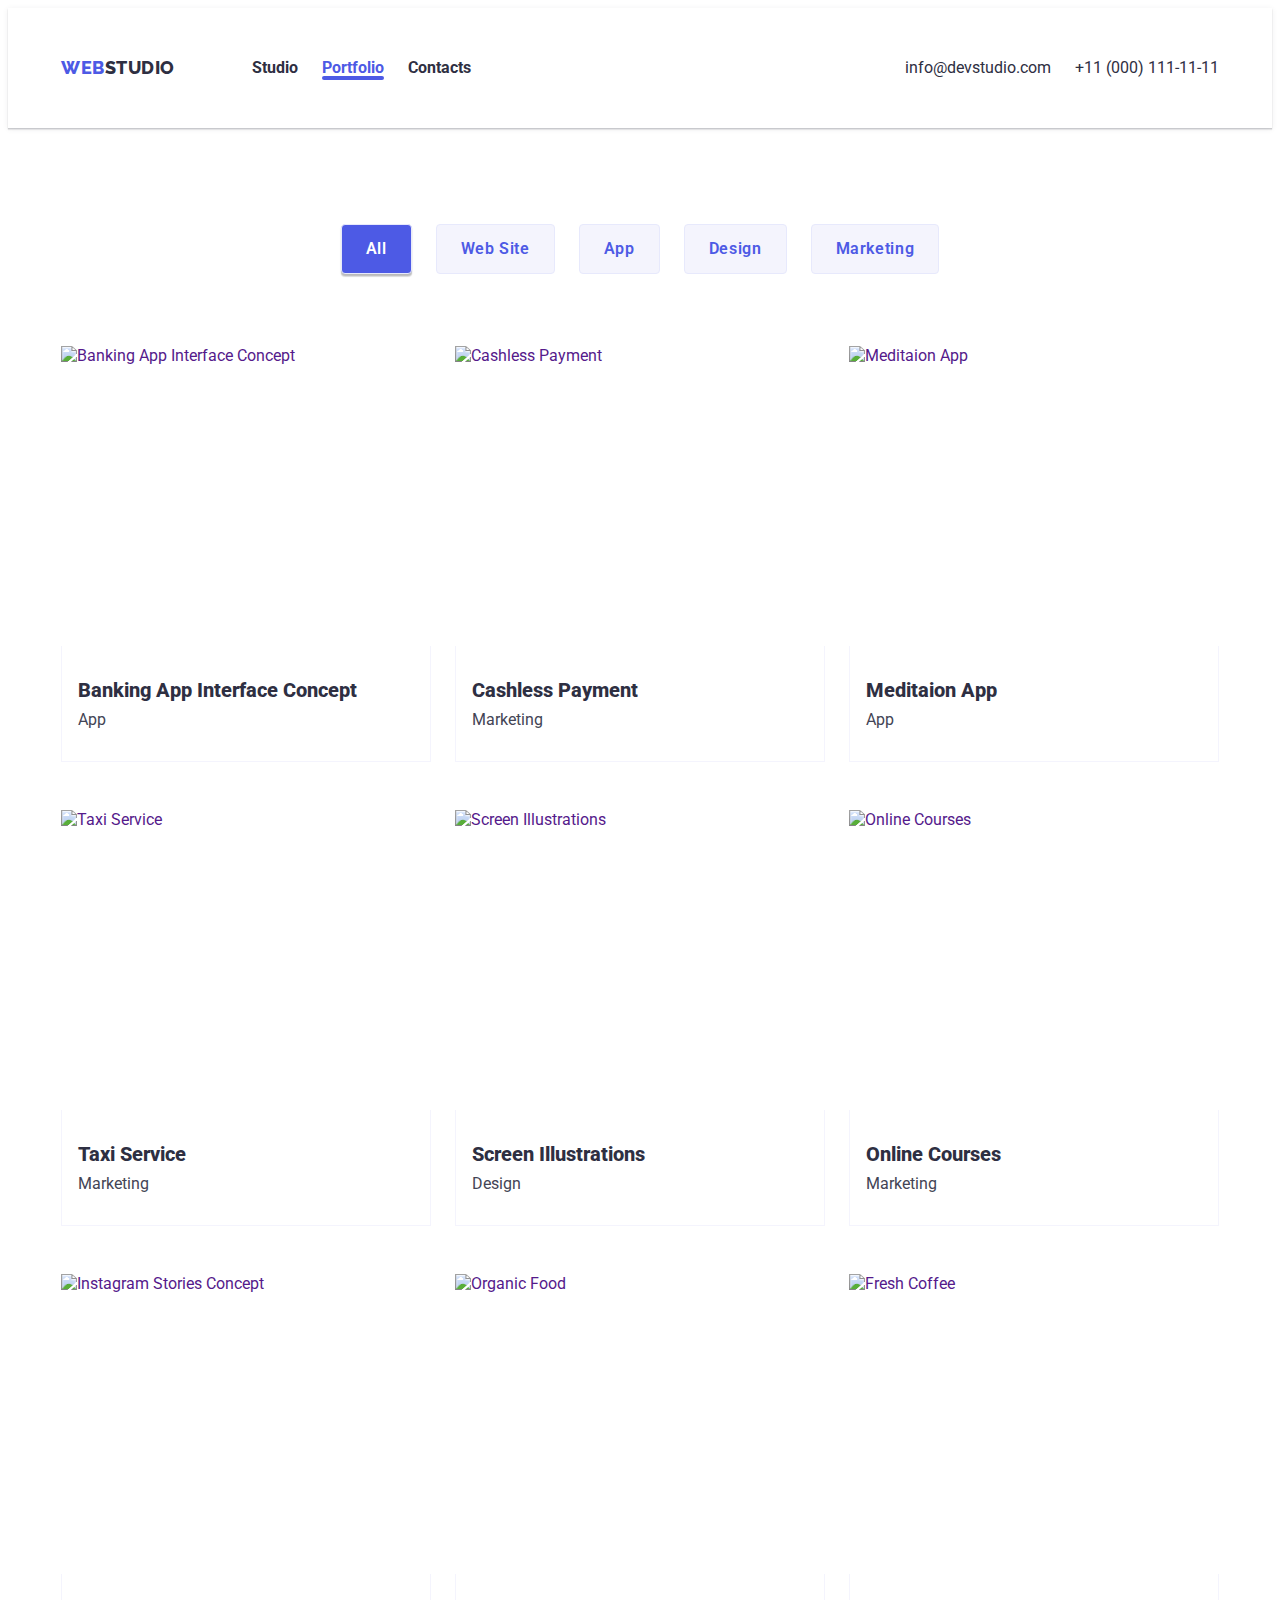
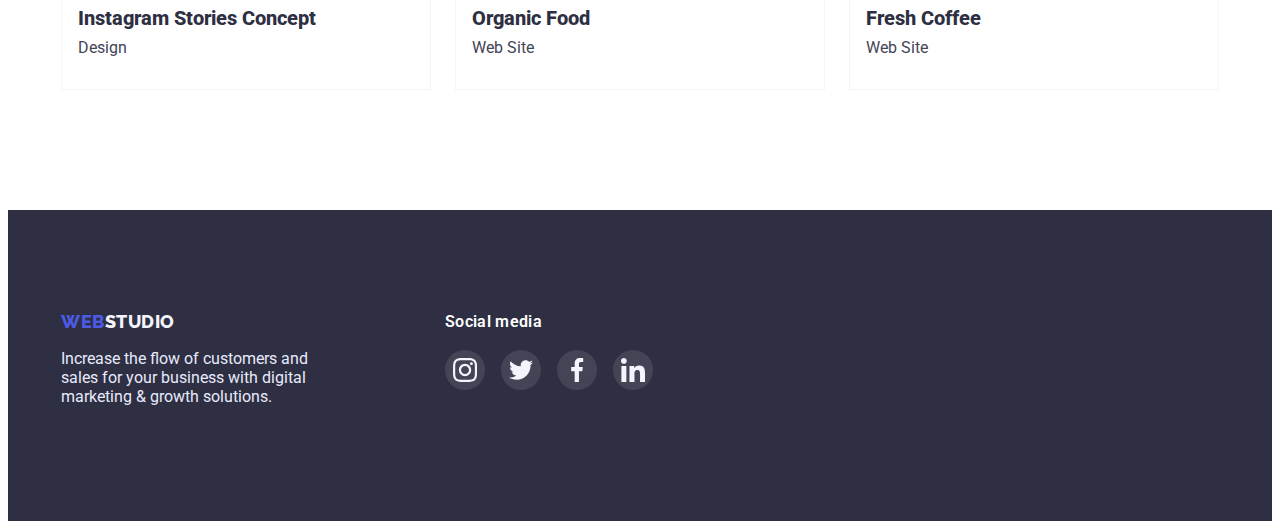
==== portfolio.html @ 66b0b66f "9" ====
<!DOCTYPE html>
<html lang="en">
  <head>
    <meta charset="UTF-8" />
    <meta http-equiv="X-UA-Compatible" content="IE=edge" />
    <meta name="viewport" content="width=device-width, initial-scale=1.0" />
    <title>WebStudio</title>
    <link rel="preconnect" href="https://fonts.googleapis.com" />
    <link rel="preconnect" href="https://fonts.gstatic.com" crossorigin />
    <link
      href="https://fonts.googleapis.com/css2?family=Raleway:wght@700;800&family=Roboto:wght@400;500;700;900&display=swap"
      rel="stylesheet"
    />
    <link rel="stylesheet" href="./css/modern-normalize.css" />
    <link rel="stylesheet" href="./css/styles.css" />
  </head>
  <body>
    <header class="page-header">
      <div class="container container-header">
        <nav class="page-nav">
          <a href="./index.html" class="logo-web link"
            >web<span class="logo-studio link">studio</span></a
          >
          <ul class="navigation list">
            <li><a href="./index.html" class="link">Studio</a></li>
            <li>
              <a href="./portfolio.html" class="link current-page">Portfolio</a>
            </li>
            <li><a href="" class="link">Contacts</a></li>
          </ul>
        </nav>
        <ul class="contacts list">
          <li>
            <a href="mailto:info@devstudio.com" class="link"
              >info@devstudio.com</a
            >
          </li>
          <li>
            <a href="tel:+110001111111" class="link">+11 (000) 111-11-11</a>
          </li>
        </ul>
      </div>
    </header>
    <main>
      <!-- buttons -->
      <section class="filter">
        <div class="container">
          <h1 class="dnon">Portfolio</h1>
          <ul class="filter-list list">
            <li class="filter-item">
              <button type="button" class="filter-btnall buttonsall">
                All
              </button>
            </li>
            <li class="filter-item">
              <button type="button" class="filter-btn buttons">Web Site</button>
            </li>
            <li class="filter-item">
              <button type="button" class="filter-btn buttons">App</button>
            </li>
            <li class="filter-item">
              <button type="button" class="filter-btn buttons">Design</button>
            </li>
            <li class="filter-item">
              <button type="button" class="filter-btn buttons">
                Marketing
              </button>
            </li>
          </ul>
        </div>
      </section>
      <!-- portfolio -->
      <section class="portfolio">
        <div class="container">
          <ul class="portfolio-card_list list">
            <li class="portfolio-card_item">
              <a href="" class="portfolio-link link">
                <div class="portfolio-overlay">
                  <img
                    src="./images/8.jpg"
                    alt="Banking App Interface Concept"
                    width="360"
                    class="img"
                  />
                  <p class="overlay">
                    14 Stylish and User-Friendly App Design Concepts · Task
                    Manager App · Calorie Tracker App · Exotic Fruit Ecommerce
                    App · Cloud Storage App
                  </p>
                </div>
                <div class="portfolio-card_box">
                  <h2 class="portfolio-name">Banking App Interface Concept</h2>
                  <p class="portfolio-category">App</p>
                </div>
              </a>
            </li>
            <li class="portfolio-card_item">
              <a href="" class="portfolio-link link">
                <div class="portfolio-overlay">
                  <img
                    src="./images/9.jpg"
                    alt="Cashless Payment"
                    width="360"
                    class="img"
                  />
                  <p class="overlay">
                    14 Stylish and User-Friendly App Design Concepts · Task
                    Manager App · Calorie Tracker App · Exotic Fruit Ecommerce
                    App · Cloud Storage App
                  </p>
                </div>
                <div class="portfolio-card_box">
                  <h2 class="portfolio-name">Cashless Payment</h2>
                  <p class="portfolio-category">Marketing</p>
                </div>
              </a>
            </li>
            <li class="portfolio-card_item">
              <a href="" class="portfolio-link link">
                <div class="portfolio-overlay">
                  <img
                    src="./images/10.jpg"
                    alt="Meditaion App"
                    width="360"
                    class="img"
                  />
                  <p class="overlay">
                    14 Stylish and User-Friendly App Design Concepts · Task
                    Manager App · Calorie Tracker App · Exotic Fruit Ecommerce
                    App · Cloud Storage App
                  </p>
                </div>
                <div class="portfolio-card_box">
                  <h2 class="portfolio-name">Meditaion App</h2>
                  <p class="portfolio-category">App</p>
                </div>
              </a>
            </li>
            <li class="portfolio-card_item">
              <a href="" class="portfolio-link link">
                <div class="portfolio-overlay">
                  <img
                    src="./images/11.jpg"
                    alt="Taxi Service"
                    width="360"
                    class="img"
                  />
                  <p class="overlay">
                    14 Stylish and User-Friendly App Design Concepts · Task
                    Manager App · Calorie Tracker App · Exotic Fruit Ecommerce
                    App · Cloud Storage App
                  </p>
                </div>
                <div class="portfolio-card_box">
                  <h2 class="portfolio-name">Taxi Service</h2>
                  <p class="portfolio-category">Marketing</p>
                </div>
              </a>
            </li>
            <li class="portfolio-card_item">
              <a href="" class="portfolio-link link">
                <div class="portfolio-overlay">
                  <img
                    src="./images/12.jpg"
                    alt="Screen Illustrations"
                    width="360"
                    class="img"
                  />
                  <p class="overlay">
                    14 Stylish and User-Friendly App Design Concepts · Task
                    Manager App · Calorie Tracker App · Exotic Fruit Ecommerce
                    App · Cloud Storage App
                  </p>
                </div>
                <div class="portfolio-card_box">
                  <h2 class="portfolio-name">Screen Illustrations</h2>
                  <p class="portfolio-category">Design</p>
                </div>
              </a>
            </li>
            <li class="portfolio-card_item">
              <a href="" class="portfolio-link link">
                <div class="portfolio-overlay">
                  <img
                    src="./images/13.jpg"
                    alt="Online Courses"
                    width="360"
                    class="img"
                  />
                  <p class="overlay">
                    14 Stylish and User-Friendly App Design Concepts · Task
                    Manager App · Calorie Tracker App · Exotic Fruit Ecommerce
                    App · Cloud Storage App
                  </p>
                </div>
                <div class="portfolio-card_box">
                  <h2 class="portfolio-name">Online Courses</h2>
                  <p class="portfolio-category">Marketing</p>
                </div>
              </a>
            </li>
            <li class="portfolio-card_item">
              <a href="" class="portfolio-link link">
                <div class="portfolio-overlay">
                  <img
                    src="./images/14.jpg"
                    alt="Instagram Stories Concept"
                    width="360"
                    class="img"
                  />
                  <p class="overlay">
                    14 Stylish and User-Friendly App Design Concepts · Task
                    Manager App · Calorie Tracker App · Exotic Fruit Ecommerce
                    App · Cloud Storage App
                  </p>
                </div>
                <div class="portfolio-card_box">
                  <h2 class="portfolio-name">Instagram Stories Concept</h2>
                  <p class="portfolio-category">Design</p>
                </div>
              </a>
            </li>
            <li class="portfolio-card_item">
              <a href="" class="portfolio-link link">
                <div class="portfolio-overlay">
                  <img
                    src="./images/15.jpg"
                    alt="Organic Food"
                    width="360"
                    class="img"
                  />
                  <p class="overlay">
                    14 Stylish and User-Friendly App Design Concepts · Task
                    Manager App · Calorie Tracker App · Exotic Fruit Ecommerce
                    App · Cloud Storage App
                  </p>
                </div>
                <div class="portfolio-card_box">
                  <h2 class="portfolio-name">Organic Food</h2>
                  <p class="portfolio-category">Web Site</p>
                </div>
              </a>
            </li>
            <li class="portfolio-card_item">
              <a href="" class="portfolio-link link">
                <div class="portfolio-overlay">
                  <img
                    src="./images/16.jpg"
                    alt="Fresh Coffee"
                    width="360"
                    class="img"
                  />
                  <p class="overlay">
                    14 Stylish and User-Friendly App Design Concepts · Task
                    Manager App · Calorie Tracker App · Exotic Fruit Ecommerce
                    App · Cloud Storage App
                  </p>
                </div>
                <div class="portfolio-card_box">
                  <h2 class="portfolio-name">Fresh Coffee</h2>
                  <p class="portfolio-category">Web Site</p>
                </div>
              </a>
            </li>
          </ul>
        </div>
      </section>
    </main>
    <!-- footer -->
    <footer class="footer">
      <div class="container container-footer">
        <div class="footer-prom">
          <a href="./index.html" class="logo-web-footer link"
            >web<span class="studio-white">studio</span></a
          >
          <p class="footer-text">
            Increase the flow of customers and sales for your business with
            digital marketing & growth solutions.
          </p>
        </div>
        <div>
          <h3 class="footer-sm-title">Social media</h3>
          <ul class="list-social-media list">
            <li>
              <a href="" class="link-social-media">
                <svg width="24px" height="24px" class="icon-social-media">
                  <use
                    href="./images/svg/symbol-defs.svg#icon-social_media_instagram"
                  ></use>
                </svg>
              </a>
            </li>
            <li>
              <a href="" class="link-social-media">
                <svg width="24px" height="24px" class="icon-social-media">
                  <use
                    href="./images/svg/symbol-defs.svg#icon-social_media_twitter"
                  ></use>
                </svg>
              </a>
            </li>
            <li>
              <a href="" class="link-social-media">
                <svg width="24px" height="24px" class="icon-social-media">
                  <use
                    href="./images/svg/symbol-defs.svg#icon-social_media_facebook"
                  ></use>
                </svg>
              </a>
            </li>
            <li>
              <a href="" class="link-social-media">
                <svg width="24px" height="24px" class="icon-social-media">
                  <use
                    href="./images/svg/symbol-defs.svg#icon-social_media_linkedin"
                  ></use>
                </svg>
              </a>
            </li>
          </ul>
        </div>
      </div>
    </footer>
  </body>
</html>
---- css/styles.css ----
:root {
  --accent: #4d5ae5;
  --footer-text-color: #e7e9fc;
  --primary-background-color: #ffffff;
  --primary-font: "Roboto", sans-serif;
  --primary-letter-spacing: 0.02em;
  --primary-line-height: 1.5;
  --primary-text-color: #434455;
  --secondary-background-color: #404bbf;
  --secondary-font-size: 20px;
  --secondary-font-weight: 800;
  --secondary-line-height: 1.2;
  --color: #f4f4fd;
  --title-text-color: #2e2f42;
  --main-transition: 250ms cubic-bezier(0.4, 0, 0.2, 1);
}

h1,
h2,
h4,
h5,
h6,
p {
  margin-top: 0;
  margin-bottom: 0;
}

h3 {
  margin-top: 0;
  margin-bottom: 8px;
}

.page-header {
  box-shadow: 0px 2px 1px rgba(46, 47, 66, 0.08),
    0px 1px 1px rgba(46, 47, 66, 0.16), 0px 1px 6px rgba(46, 47, 66, 0.08);
}

header .link.current-page {
  position: relative;
  display: inline-block;
  color: var(--accent);
}

.current-page::after {
  content: " ";
  position: absolute;
  width: 100%;
  height: 4px;
  display: block;
  top: calc(24px + 24px - 4px);
  background-color: var(--accent);
  border-radius: 2px;
}

.container {
  width: 1158px;
  padding-left: 15px;
  padding-right: 15px;
  margin-left: auto;
  margin-right: auto;
}

.navigation,
.contacts {
  gap: 40px;
}

.navigation .link,
.contacts .link {
  color: var(--title-text-color);
  font-size: var(--primary-font-size);
  line-height: var(--primary-line-height);
  padding-top: 24px;
  padding-bottom: 24px;
}
.navigation .link {
  font-weight: 700;
}
.page-nav {
  display: flex;
  margin-right: auto;
  gap: 77px;
}

.navigation .link:hover,
.navigation .link:focus,
.contacts .link:active,
.contacts .link:focus,
.contacts .link:hover,
.navigation .link:active {
  color: var(--accent);
  transition: color var(--main-transition);
}

body {
  background-color: var(--primary-background-color);
  color: var(--primary-text-color);
  font-family: var(--primary-font);
}

.link {
  text-decoration: none;
  display: block;
}
.logo-web,
.logo-web-footer {
  color: var(--accent);
  font-family: "Raleway", sans-serif;
  font-weight: var(--secondary-font-weight);
  font-size: 18px;
  line-height: 1.3;
  letter-spacing: 0.03em;
  text-transform: uppercase;
  display: flex;
  transition: color var(--main-transition);
}
.logo-web {
  padding-top: 24px;
  padding-bottom: 24px;
}

.logo-studio {
  color: var(--title-text-color);
  font-family: "Raleway", sans-serif;
  transition: color var(--main-transition);
}
.logo-studio:hover,
.logo-studio:focus {
  color: var(--title-text-color);
  transition: color var(--main-transition);
}
.hero {
  background-color: var(--title-text-color);
  text-align: center;
  padding-top: 192px;
  padding-bottom: 192px;
  height: 603px;
  max-width: 1440px;
  margin-left: auto;
  margin-right: auto;
  background-image: linear-gradient(
      to right,
      rgba(46, 47, 66, 0.7),
      rgba(46, 47, 66, 0.7)
    ),
    url("../images/hero.jpg");
  background-repeat: no-repeat;
  background-size: cover;
  background-position: center;
}
.hero-title {
  color: var(--primary-background-color);
  font-size: 56px;
  font-weight: var(--secondary-font-weight);
  line-height: 1.07;
  margin-bottom: 48px;
  padding-right: 28%;
  padding-left: 28%;
}
.hero-button {
  background-color: var(--accent);
  border: 0px;
  border-radius: 4px;
  box-shadow: 0px 4px 4px rgba(0, 0, 0, 0.15);
  color: var(--primary-background-color);
  cursor: pointer;
  font-family: var(--primary-font);
  font-size: 16px;
  font-weight: 600;
  gap: 10px;
  letter-spacing: 0.04em;
  line-height: var(--secondary-line-height);
  padding: 16px 32px;
  transition: background-color var(--main-transition),
    box-shadow var(--main-transition);
}
.hero-button:hover,
.hero-button:focus,
.hero-button:active {
  background-color: var(--secondary-background-color);
  transition: background-color var(--main-transition);
}
.list {
  display: flex;
  gap: 24px;
  padding: 0;
  margin: 0;
  list-style: none;
}

.spdt {
  padding-top: 120px;
}

.spdt-svg {
}

.spdt-item {
  max-width: 264px;
}

.spdt-item-icon {
  background-color: var(--color);
  border-radius: 4px;
  width: 264px;
  height: 112px;
  margin-bottom: 8px;
  display: flex;
  justify-content: center;
  align-items: center;
}

.spdt-name {
  color: var(--title-text-color);
  font-weight: var(--secondary-font-weight);
  font-size: var(--secondary-font-size);
  line-height: var(--secondary-line-height);
  width: 264px;
}

.whatdo {
  padding-top: 120px;
  padding-bottom: 120px;
}

.whatdo-name,
.team-title {
  color: var(--title-text-color);
  font-weight: var(--secondary-font-weight);
  font-size: 36px;
  line-height: 1.1;
  text-align: center;
  text-transform: capitalize;
  margin-bottom: 72px;
}
.team {
  padding-top: 120px;
  padding-bottom: 120px;
  background-color: var(--color);
}
.team-item {
  background-color: var(--primary-background-color);
}

.container-team-item {
  padding-top: 32px;
  padding-bottom: 36px;
}

.team-name {
  color: var(--title-text-color);
  font-weight: var(--secondary-font-weight);
  font-size: var(--secondary-font-size);
  line-height: var(--secondary-line-height);
  text-align: center;
  padding-bottom: 8px;
}
.team-job {
  text-align: center;
  padding-bottom: 32px;
}

.list-social-media {
  display: flex;
  padding-left: 16px;
  padding-right: 16px;
  gap: 24px;
}

.link-social-media {
  display: inline-flex;
  height: 40px;
  width: 40px;
  padding: 0;
  border: none;
  color: var(--team-background-color);
  background-color: var(--accent);
  border-radius: 50%;
  justify-content: center;
  align-items: center;
  transition: background-color var(--main-transition);
}

.link-social-media:hover,
.link-social-media:focus {
  background-color: var(--secondary-background-color);
  transition: background-color var(--main-transition);
}

.icon-social-media {
  fill: currentColor;
}

.buttons,
.buttonsall {
  background-color: var(--color);
  font-family: var(--primary-font);
  font-style: normal;
  font-weight: 600;
  font-size: var(--primary-font-size);
  line-height: var(--primary-line-height);
  display: flex;
  align-items: center;
  text-align: center;
  letter-spacing: 0.04em;
  cursor: pointer;
  border: 1px solid var(--footer-text-color);
  transition: background-color var(--main-transition),
    color var(--main-transition), box-shadow var(--main-transition);
}
.buttons {
  color: var(--accent);
}

.buttonsall {
  color: var(--primary-background-color);
}

.buttons:hover,
.buttons:focus {
  color: var(--primary-background-color);
  background-color: var(--accent);
  transition: background-color var(--main-transition);
}
.portfolio-card_list {
  display: flex;
  flex-wrap: wrap;
  row-gap: 48px;
  column-gap: 24px;
}

.portfolio {
  margin-bottom: 120px;
}

.img {
  display: block;
  max-width: 360px;
  height: 300px;
}

.portfolio-card_item {
  flex-basis: calc((100% - 2 * 24px) / 3);
}

.portfolio-link:hover .overlay,
.portfolio-link:focus .overlay {
  transform: translate(0, 0);
}

.portfolio-link:hover,
.portfolio-link:focus {
  display: inline-block;
  box-shadow: 0px 1px 6px rgba(46, 47, 66, 0.08),
    0px 1px 1px rgba(46, 47, 66, 0.16), 0px 2px 1px rgba(46, 47, 66, 0.08);
  transition: box-shadow var(--main-transition);
}

.portfolio-overlay {
  position: relative;
  overflow: hidden;
}

.overlay {
  position: absolute;
  width: 100%;
  height: 100%;
  left: 0px;
  top: 0px;
  background-color: var(--accent);
  background-blend-mode: soft-light;
  mix-blend-mode: normal;
  font-family: var(--primary-font);
  font-style: normal;
  font-weight: 400;
  font-size: 16px;
  line-height: var(--primary-line-height);
  letter-spacing: var(--primary-letter-spacing);
  color: var(--color);
  padding-top: 40px;
  padding-left: 32px;
  padding-right: 32px;
  padding-bottom: 164px;
  transform: translateY(100%);
  transition: transform var(--main-transition);
}

.portfolio-card_box {
  padding: 32px 16px;
  border: 0.5px solid var(--color);
  border-top: 0;
}
.portfolio-name {
  color: var(--title-text-color);
  font-weight: var(--secondary-font-weight);
  font-size: var(--secondary-font-size);
  line-height: var(--secondary-line-height);
  letter-spacing: 0.2e;
  margin-bottom: 8px;
}

.portfolio-category {
  color: var(--primary-text-color);
}

.footer {
  background-color: var(--title-text-color);
  padding-top: 100px;
  padding-bottom: 100px;
}
.footer-text {
  color: var(--footer-text-color);
  width: 264px;
  height: 72px;
  margin-top: 16px;
}

.container-footer {
  display: flex;
}

.footer-prom {
  margin-right: 120px;
}

.footer-social-media {
}

.footer-sm-title {
  font-family: var(--primary-font);
  font-weight: 600;
  font-size: var(--primary-font-size);
  line-height: var(--primary-line-height);
  letter-spacing: var(--primary-letter-spacing);
  color: var(--primary-background-color);
  margin-bottom: 16px;
}

.list-social-media {
  display: flex;
  padding-left: 16px;
  padding-right: 16px;
  gap: 24px;
}

.footer .list-social-media {
  padding: 0;
  gap: 16px;
}

.footer .link-social-media {
  height: 40px;
  width: 40px;
  border-radius: 50%;
  justify-content: center;
  align-items: center;
  background-color: rgba(255, 255, 255, 0.1);
}

.footer .link-social-media:hover,
.footer .link-social-media:focus {
  background-color: #31d0aa;
  transition: background-color var(--main-transition);
}

.customers {
  padding: 120px 0px;
}

.customers-title {
  font-family: Roboto;
  font-size: 36px;
  font-weight: 700;
  line-height: 42px;
  letter-spacing: 0.03em;
  text-align: center;
  margin-bottom: 72px;
}

.customers-list {
  display: flex;
  gap: 24px;
  padding-left: 0;
  padding-right: 0;
  margin-left: auto;
  margin-right: auto;
}

.customers-link {
  display: inline-flex;
  width: 168px;
  height: 88px;
  border: 1px solid #8e8f99;
  border-radius: 4px;
  color: #8e8f99;
  justify-content: center;
  align-items: center;
  transition: color var(--main-transition), border-color var(--main-transition);
}

.customers-link:hover,
.customers-link:focus {
  color: var(--accent);
  border-color: var(--accent);
}

.icon-customers {
  fill: currentColor;
}

.studio-white {
  color: var(--color);
  font-family: "Raleway", sans-serif;
}
.studio-white:hover,
.studio-white:focus {
  color: var(--color);
  transition: color var(--main-transition);
}

.container-header {
  display: flex;
  align-items: center;
  padding-top: 24px;
  padding-bottom: 24px;
}

.filter {
  margin-top: 96px;
  margin-bottom: 72px;
}

.filter-list {
  display: flex;
  justify-content: center;
  gap: 24px;
}

.filter-btn,
.filter-btnall {
  padding: 12px 24px;
  border-radius: 4px;
}

.filter-btnall {
  background-color: var(--accent);
  box-shadow: 0px 3px 1px rgba(0, 0, 0, 0.1), 0px 2px 1px rgba(0, 0, 0, 0.08),
    0px 2px 2px rgba(0, 0, 0, 0.12);
  border-radius: 4px;
}

.dnon {
  display: none;
}

.backdrop {
  position: fixed;
  top: 0;
  left: 0;
  z-index: 100;
  height: 100%;
  width: 100%;
  background-color: rgba(46, 47, 66, 0.4);
  transition: opacity var(--main-transition), visibility var(--main-transition);
}

.backdrop.is-hidden {
  opacity: 0;
  visibility: hidden;
  pointer-events: none;
}

.modal {
  position: absolute;
  width: 408px;
  height: 576px;
  top: 88px;
  left: 516px;
  background-color: #fcfcfc;
  box-shadow: 0px 1px 1px rgba(0, 0, 0, 0.14), 0px 1px 3px rgba(0, 0, 0, 0.12),
    0px 2px 1px rgba(0, 0, 0, 0.2);
  border-radius: 4px;
}

.modal-close-btn {
  position: absolute;
  top: 24px;
  right: 24px;
  display: flex;
  justify-content: center;
  align-items: center;
  width: 24px;
  height: 24px;
  border-radius: 50%;
  border-color: var(--footer-text-color);
  border: 1px solid rgba(0, 0, 0, 0.1);
  padding: 0;
  cursor: pointer;
  transition: background-color var(--main-transition);
}

.modal-close-btn:hover,
.modal-close-btn:focus {
  background-color: var(--secondary-background-color);
}

.modal-close-btn:hover .modal-close-btn-icon,
.modal-close-btn:focus .modal-close-btn-icon {
  fill: var(--primary-background-color);
}
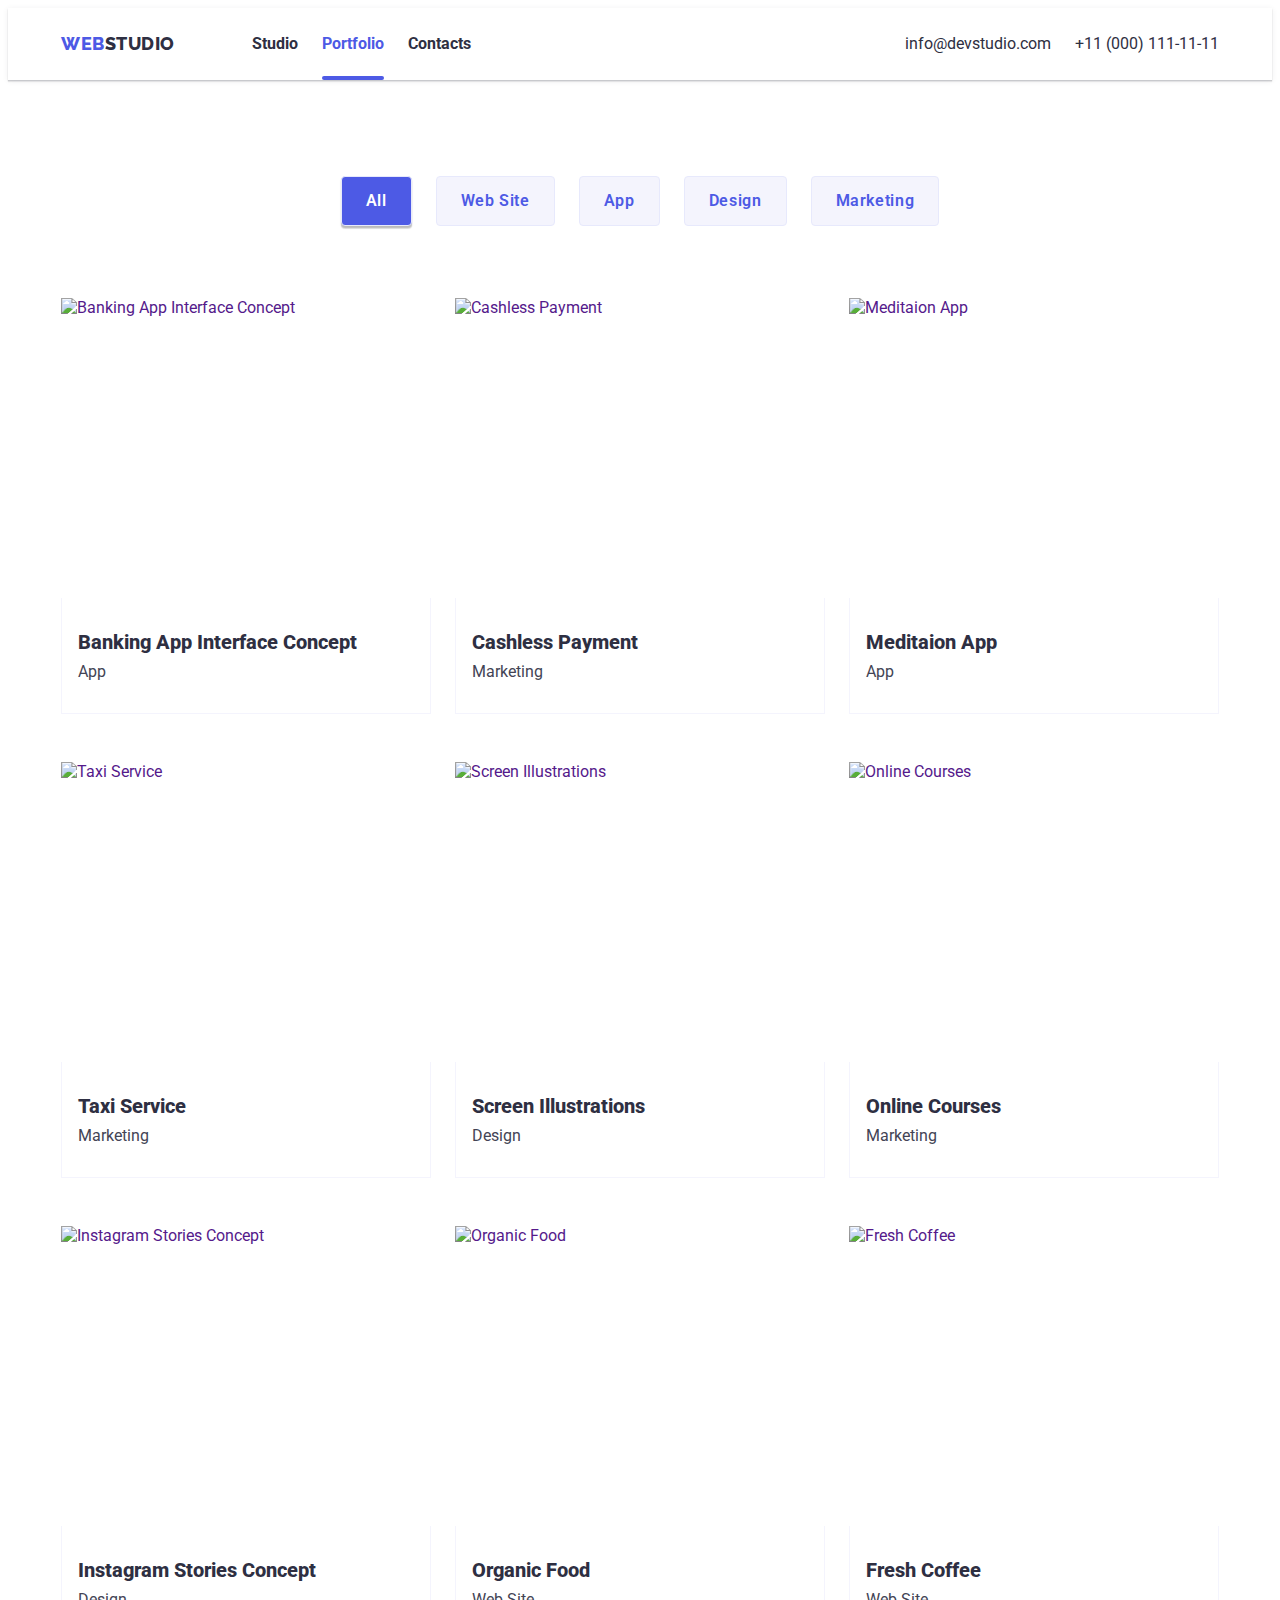
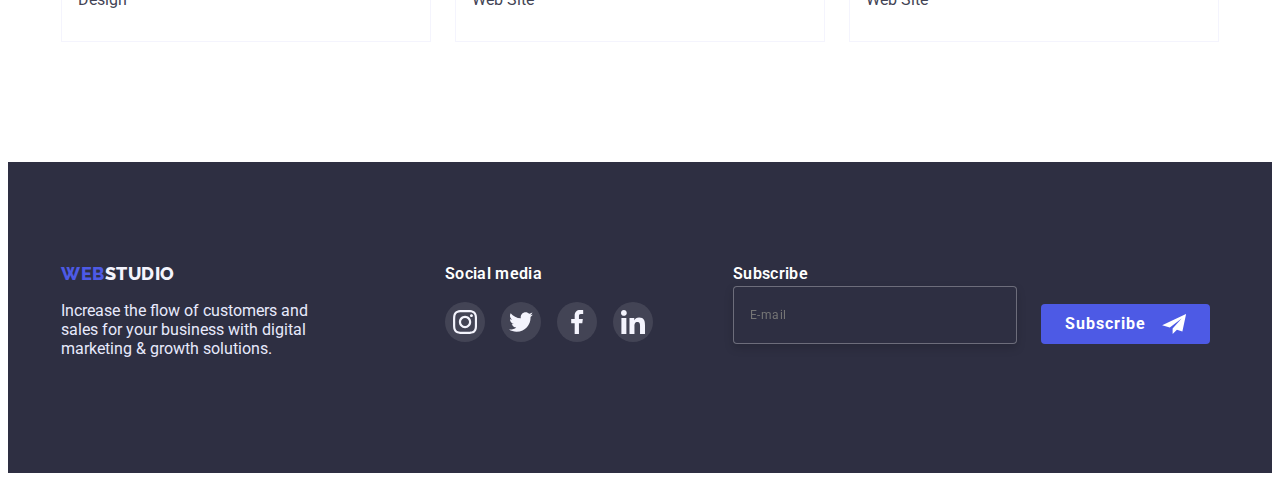
==== commit 63e560ee: "Update portfolio.html" ====
--- a/portfolio.html
+++ b/portfolio.html
@@ -278,7 +278,7 @@
             digital marketing & growth solutions.
           </p>
         </div>
-        <div>
+        <div class="footer-social-media">
           <h3 class="footer-sm-title">Social media</h3>
           <ul class="list-social-media list">
             <li>
@@ -319,6 +319,25 @@
             </li>
           </ul>
         </div>
+        <form class="subscribe">
+          <label for="subscribe-email" class="subscribe-label">Subscribe</label>
+          <span class="subscribe-email">
+            <input
+              type="email"
+              id="subscribe-email"
+              name="email"
+              class="subscribe-input"
+              required
+              placeholder="E-mail"
+            />
+            <button type="submit" class="subscribe-button">
+              <span>Subscribe</span>
+              <svg width="24px" height="20px" class="subscribe-button-icon">
+                <use href="./images/svg/symbol-defs.svg#ss"></use>
+              </svg>
+            </button>
+          </span>
+        </form>
       </div>
     </footer>
   </body>
--- a/css/styles.css
+++ b/css/styles.css
@@ -10,6 +10,7 @@
   --secondary-font-size: 20px;
   --secondary-font-weight: 800;
   --secondary-line-height: 1.2;
+  --secondary-text-color: #8e8f99;
   --color: #f4f4fd;
   --title-text-color: #2e2f42;
   --main-transition: 250ms cubic-bezier(0.4, 0, 0.2, 1);
@@ -70,8 +71,7 @@
   color: var(--title-text-color);
   font-size: var(--primary-font-size);
   line-height: var(--primary-line-height);
-  padding-top: 24px;
-  padding-bottom: 24px;
+  transition: color var(--main-transition);
 }
 .navigation .link {
   font-weight: 700;
@@ -89,7 +89,6 @@
 .contacts .link:hover,
 .navigation .link:active {
   color: var(--accent);
-  transition: color var(--main-transition);
 }
 
 body {
@@ -115,8 +114,7 @@
   transition: color var(--main-transition);
 }
 .logo-web {
-  padding-top: 24px;
-  padding-bottom: 24px;
+  transition: color var(--main-transition);
 }
 
 .logo-studio {
@@ -127,7 +125,6 @@
 .logo-studio:hover,
 .logo-studio:focus {
   color: var(--title-text-color);
-  transition: color var(--main-transition);
 }
 .hero {
   background-color: var(--title-text-color);
@@ -424,6 +421,7 @@
 }
 
 .footer-social-media {
+  margin-right: 80px;
 }
 
 .footer-sm-title {
@@ -468,10 +466,10 @@
 }
 
 .customers-title {
-  font-family: Roboto;
+  font-family: var(--primary-font);
   font-size: 36px;
   font-weight: 700;
-  line-height: 42px;
+  line-height: 1.67;
   letter-spacing: 0.03em;
   text-align: center;
   margin-bottom: 72px;
@@ -490,9 +488,9 @@
   display: inline-flex;
   width: 168px;
   height: 88px;
-  border: 1px solid #8e8f99;
-  border-radius: 4px;
-  color: #8e8f99;
+  border: 1px solid var(--secondary-text-color: );
+  border-radius: 4px;
+  color: var(--secondary-text-color: );
   justify-content: center;
   align-items: center;
   transition: color var(--main-transition), border-color var(--main-transition);
@@ -580,6 +578,10 @@
   box-shadow: 0px 1px 1px rgba(0, 0, 0, 0.14), 0px 1px 3px rgba(0, 0, 0, 0.12),
     0px 2px 1px rgba(0, 0, 0, 0.2);
   border-radius: 4px;
+  padding-top: 72px;
+  padding-bottom: 40px;
+  padding-left: 24px;
+  padding-right: 24px;
 }
 
 .modal-close-btn {
@@ -608,3 +610,255 @@
 .modal-close-btn:focus .modal-close-btn-icon {
   fill: var(--primary-background-color);
 }
+
+.modal-form {
+  display: flex;
+  flex-direction: column;
+  margin-bottom: 8px;
+}
+
+.modal-form-input {
+  width: 100%;
+  height: 40px;
+  border-radius: 4px;
+  padding-left: 38px;
+  background-color: inherit;
+  border: 1px solid rgba(33, 33, 33, 0.2);
+  font-size: 16px;
+  color: rgba(0, 0, 0, 1);
+  transition: border-color var(--main-transition);
+}
+
+.modal-form-input:focus {
+  outline: none;
+  border-color: var(--accent);
+}
+
+.modal-form-input:focus + .modal-icon {
+  fill: var(--accent);
+}
+
+.title-modal {
+  font-family: var(--primary-font);
+  font-size: 16px;
+  font-weight: 500;
+  line-height: var(--primary-line-height);
+  letter-spacing: var(--primary-letter-spacing);
+  text-align: center;
+  color: var(--title-text-color);
+  margin-bottom: 14px;
+}
+
+.modal-form-input-desc {
+  font-family: var(--primary-font);
+  font-size: 12px;
+  font-weight: 400;
+  line-height: var(--secondary-line-height);
+  letter-spacing: 0.04em;
+  text-align: left;
+  color: var(--secondary-text-color);
+  margin-bottom: 4px;
+}
+
+.modal-icon {
+  position: absolute;
+  top: 50%;
+  transform: translateY(-50%);
+  display: block;
+  fill: var(--title-text-color);
+  transition: fill var(--main-transition);
+  left: 16px;
+}
+
+.modal-input {
+  position: relative;
+  display: flex;
+}
+
+.modal-form-field {
+  display: flex;
+  flex-direction: column;
+  margin-bottom: 8px;
+}
+
+.modal-form-comment {
+  width: 100%;
+  height: 120px;
+  padding-top: 8px;
+  padding-left: 16px;
+  border: 1px solid rgba(33, 33, 33, 0.2);
+  border-radius: 4px;
+  resize: none;
+  background: #fcfcfc;
+  transition: border-color var(--main-transition);
+}
+
+.modal-form-comment::placeholder {
+  color: rgba(117, 117, 117, 0.5);
+}
+
+.modal-form-comment:focus,
+.modal-form-comment:not(:placeholder-shown) {
+  outline: none;
+  border-color: var(--accent);
+}
+
+.modal-form-check-label {
+  position: relative;
+  display: inline-flex;
+  flex-direction: column;
+  margin-bottom: 24px;
+  margin-top: 8px;
+  padding-left: 24px;
+}
+
+.modal-form-accept-condition {
+  font-family: var(--primary-font);
+  font-size: 12px;
+  line-height: var(--secondary-line-height);
+  letter-spacing: 0.04em;
+  color: #757575;
+}
+
+.modal-form-check-label::before {
+  display: flex;
+  width: 16px;
+  height: 16px;
+  border: 1.25px solid #2e2f42;
+  border-radius: 2px;
+  content: "";
+  cursor: pointer;
+  position: absolute;
+  left: 0;
+  top: 0;
+  transition: background-color var(--main-transition),
+    border-color var(--main-transition);
+}
+
+.modal-form-check-input:checked + .modal-form-check-label::before {
+  background-color: var(--accent);
+  border: 1.25px solid var(--accent);
+  border-radius: 2px;
+  background-image: url(../images/icon-checkmark-modal.svg);
+  background-repeat: no-repeat;
+  background-size: contain;
+  background-origin: border-box;
+}
+
+.visualy-hidden {
+  position: absolute;
+  width: 1px;
+  height: 1px;
+  margin: -1px;
+  padding: 0;
+  overflow: hidden;
+  border: 0;
+  clip: rect(0 0 0 0);
+}
+
+.modal-form-submit {
+  display: flex;
+  align-items: center;
+  padding-top: 16px;
+  padding-right: 32px;
+  padding-bottom: 16px;
+  padding-left: 32px;
+  margin-left: auto;
+  margin-right: auto;
+  border: none;
+  font-family: var(--primary-font);
+  font-weight: 600;
+  font-size: var(--primary-font-size);
+  line-height: var(--secondary-line-height);
+  letter-spacing: 0.04em;
+  color: var(--primary-background-color);
+  background-color: var(--accent);
+  box-shadow: 0px 4px 4px rgba(0, 0, 0, 0.15);
+  border-radius: 4px;
+  cursor: pointer;
+  transition: background-color var(--main-transition);
+}
+
+.modal-form-submit:focus,
+.modal-form-submit:hover {
+  background-color: #404bbf;
+  outline: none;
+}
+
+.modal-form-submit-title {
+  width: 106px;
+}
+
+.subscribe-email {
+  display: flex;
+  gap: 24px;
+}
+
+.subscribe-label {
+  font-family: var(--primary-font);
+  font-weight: 600;
+  font-size: var(--primary-font-size);
+  line-height: var(--primary-line-height);
+  letter-spacing: var(--primary-letter-spacing);
+  color: var(--primary-background-color);
+  margin-bottom: 16px;
+}
+
+.subscribe-input {
+  display: flex;
+  align-items: center;
+  width: 264px;
+  height: 40px;
+  padding-left: 16px;
+  padding-top: 8px;
+  padding-bottom: 8px;
+  font-family: var(--primary-font);
+  font-weight: 400;
+  font-size: 12px;
+  line-height: var(--secondary-line-height);
+  letter-spacing: 0.04em;
+  border: 1px solid rgba(255, 255, 255, 0.3);
+  filter: drop-shadow(0px 4px 4px rgba(0, 0, 0, 0.15));
+  border-radius: 4px;
+  background-color: var(--title-text-color);
+  transition: background-color var(--main-transition),
+    color var(--main-transition);
+}
+
+.subscribe-input:hover,
+.subscribe-input:not(:placeholder-shown) {
+  outline: none;
+  border-color: var(--accent);
+  color: var(--primary-background-color);
+}
+
+.subscribe-button {
+  display: flex;
+  align-items: center;
+  text-align: center;
+  padding: 8px 24px;
+  margin-top: auto;
+  border-radius: 4px;
+  gap: 16px;
+  border: none;
+  cursor: pointer;
+  background-color: var(--accent);
+  color: var(--primary-background-color);
+  font-family: var(--primary-font);
+  font-weight: 700;
+  font-size: var(--primary-font-size);
+  line-height: var(--primary-line-height);
+  letter-spacing: 0.06em;
+  transition: background-color var(--main-transition);
+}
+
+.subscribe-button:focus,
+.subscribe-button:hover {
+  background-color: #404bbf;
+}
+
+.subscribe-button-icon {
+  display: flex;
+  justify-content: center;
+  align-items: center;
+}
